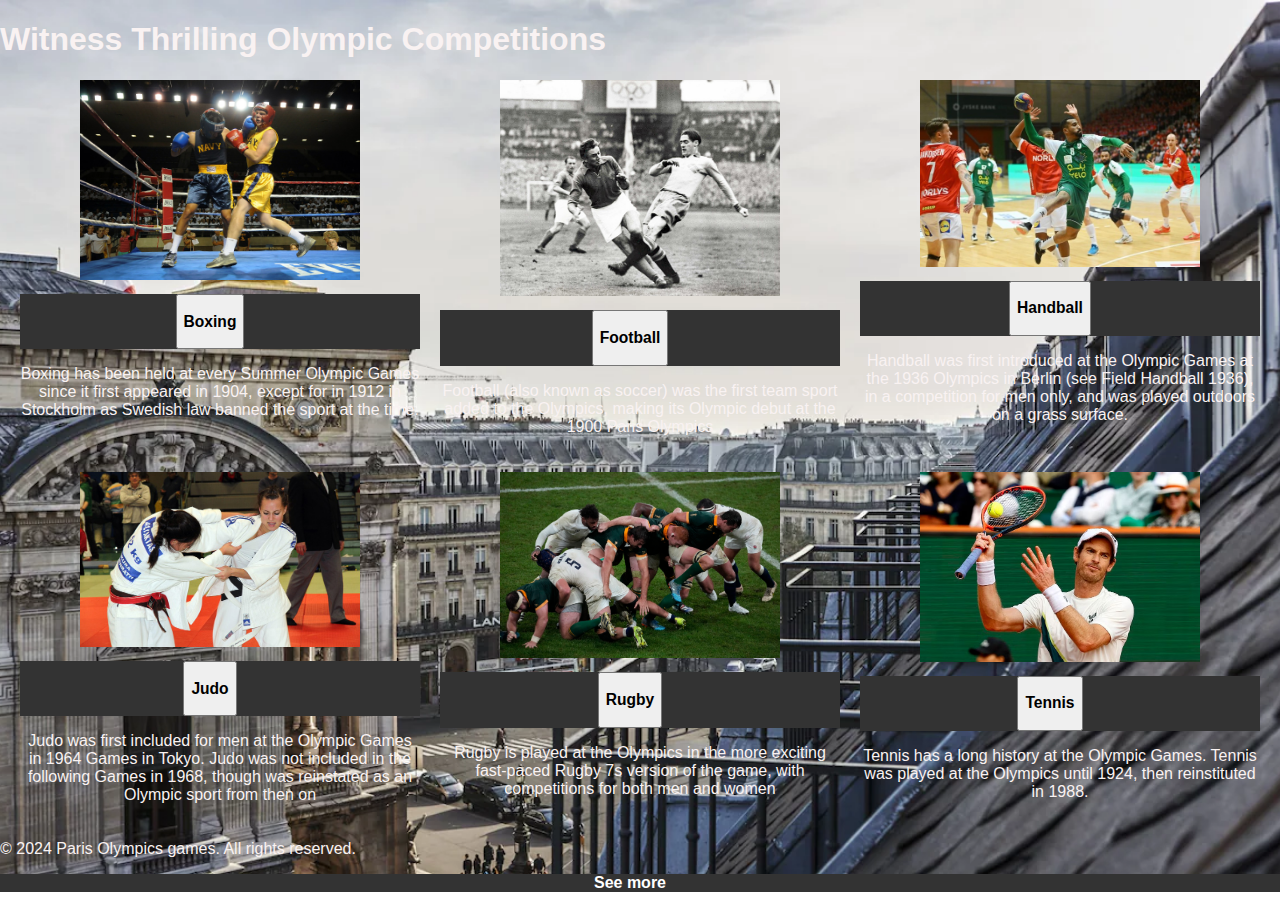
==== competition.html @ 11ad0c59 "TEst" ====
<!DOCTYPE html>
<html lang="en">
<head>
    
    <link rel="stylesheet" href="mystyle.css">
    <meta charset="UTF-8">
    <meta name="viewport" content="width=device-width, initial-scale=1.0">
</head>
<body
<div class="background4">

</div>
</body>
<body>
    
    <header>
        <body style="color: rgb(249, 242, 242);"></body>
          <h1>Witness Thrilling Olympic Competitions</h1>
       
    </header>


    <body>
        <div class="card4">
          <body style="background-color:rgb(215, 215, 223);"></body>
            <div class="imageContainer4">
                <div class="imageCard4">
                    <img src="/images/boxing-navy-pixabay.jpg" alt="Image 1">
                    <div class="card-content4">
                        <nav>
                            <ul>
                                <li>
                                    <a href="https://www.topendsports.com/events/summer/sports/boxing.htm"
                                        target="_blank">
                                        <button>
                                            <h3>Boxing</h3>
                                        </button>
                                    </a>
                                </li>
                            </ul>
                        </nav>
                        <p>Boxing has been held at every Summer Olympic Games since
                             it first appeared in 1904, except for in 1912 in Stockholm
                              as Swedish law banned the sport at the time.</p>
                    </div>
                </div>
    
                <div class="imageCard4">
                    <img src="/images/1948-olympic-final-pd.jpg" alt="Image 2">
                    <div class="card-content4">
                        <nav>
                            <ul>
                                <li>
                                    <a href="https://www.topendsports.com/events/summer/sports/football.htm"
                                        target="_blank">
                                        <button>
                                            <h3>Football</h3>
                                        </button>
                                    </a>
                                </li>
                            </ul>
                        </nav>
                        <p>Football (also known as soccer) was the first team sport added to 
                            the Olympics, making its Olympic debut at the 1900 Paris Olympics
                          </p>
                    </div>
                </div>
                <div class="imageCard4">
                  <img src="/images/3624566-1417337471.jpeg" alt="Image 2">
                  <div class="card-content4">
                      <nav>
                          <ul>
                              <li>
                                  <a href="https://www.topendsports.com/events/summer/sports/handball.htm"
                                      target="_blank">
                                      <button>
                                          <h3>Handball </h3>
                                      </button>
                                  </a>
                              </li>
                          </ul>
                      </nav>
                      <p>Handball was first introduced at the Olympic Games at the 1936 Olympics 
                        in Berlin (see Field Handball 1936), in a competition for men only, and 
                        was played outdoors on a grass surface.</p>
                  </div>
              </div>
            </div>
        </div>
    </body>


    <body>
      <div class="card4">
        <body style="background-color:rgb(215, 215, 223);"></body>
          <div class="imageContainer4">
              <div class="imageCard4">
                  <img src="/images/judo-youth-pixabay.jpg" alt="Image 1">
                  <div class="card-content4">
                      <nav>
                          <ul>
                              <li>
                                  <a href="https://www.topendsports.com/events/summer/sports/judo.htm"
                                      target="_blank">
                                      <button>
                                          <h3>
                                            Judo</h3>
                                      </button>
                                  </a>
                              </li>
                          </ul>
                      </nav>
                      <p>Judo was first included for men at the Olympic Games in 1964 Games in Tokyo.
                         Judo was not included in the following Games in 1968, though was reinstated 
                         as an Olympic sport from then on
                        </p>
                  </div>
              </div>
  
              <div class="imageCard4">
                  <img src="/images/90.jpeg" alt="Image 2">
                  <div class="card-content4">
                      <nav>
                          <ul>
                              <li>
                                  <a href="https://www.topendsports.com/events/summer/sports/rugby-7s.htm"
                                      target="_blank">
                                      <button>
                                          <h3>Rugby
                                        
                                          </h3>
                                      </button>
                                  </a>
                              </li>
                          </ul>
                      </nav>
                      <p>Rugby is played at the Olympics in the more exciting fast-paced Rugby 7s version 
                        of the game, with competitions for both men and women</p>
                  </div>
              </div>
              <div class="imageCard4">
                <img src="/images/Tennis-Murray_501.jpg.avif" alt="Image 2">
                <div class="card-content4">
                    <nav>
                        <ul>
                            <li>
                                <a href="https://www.topendsports.com/events/summer/sports/tennis.htm"
                                    target="_blank">
                                    <button>
                                        <h3>Tennis </h3>
                                    </button>
                                </a>
                            </li>
                        </ul>
                    </nav>
                    <p>Tennis has a long history at the Olympic Games. Tennis was played at the Olympics
                         until 1924, then reinstituted in 1988.
                    </p>
                </div>
            </div>
          </div>
      </div>
  </body>

  <footer>
    <p>&copy; 2024 Paris Olympics games. All rights reserved.</p>
</footer>

  <nav>
    <ul>
    <li><a href="https://www.topendsports.com/events/summer/hosts/2024-paris/sports.htm#google_vignette">
        See more
      </button>
      
      </a></li>
    </ul>
</nav>
</body>
</html>
---- mystyle.css ----
body {
    font-family: 'Arial', sans-serif;
    margin: 0;
    padding: 0;
}

    

.background1
{
    background-image: url("/images/e6b4b4e8ceeb011a10f3f117613dd234.jpg");
    background-size: cover; 
    color: rgb(247, 243, 243);
    text-align: center;
    padding: 350px;

    
    

   
}
  
  
  
nav {
    background-color: #333;
    overflow: hidden;
}

nav ul {
    list-style-type: none;
    margin: 0;
    padding: 0;
    text-align: center;
}

nav li {
    display: inline;
    margin-right: 20px;
}

nav a {
    text-decoration: none;
    color: white;
    font-weight: bold;
}

section {
    margin: 20px;

}

.image {
    float: right;
}

/* Add additional styling as needed */
.card {
    max-width: 300px;
    margin: 20px;
    border: 1px solid #ccc;
    border-radius: 8px;
    overflow: hidden;
  }
  
  /* Image Container */
  .card img {
    width: 100%;
    height: auto;
    border-bottom: 1px solid #ccc;
  }
  
  /* Text Container */
  .card .card-content {
    padding: 15px;
  }
  
  /* Title */
  .card .card-content h3 {
    font-size: 1.2em;
    margin-bottom: 10px;
  }
  
  /* Message */
  .card .card-content p {
    font-size: 1em;
    line-height: 1.4;
  }


  

    
.background2
 {
    max-width:;
    height: ;
    background-image:url(/images/paris.gif) ;
    background-repeat: no-repeat;
    background-size: cover;
    background-position:center;

 }

<style>

        body {
            background-color: rgb(215, 215, 223);
            margin: 0;
            padding: 0;
            font-family: Arial, sans-serif;
        }

        .card2 {
            display: flex;
            flex-direction: row;
            align-items: center;
            margin: 20px;
        }

        .imageContainer2 {
            display: flex;
            flex-direction: row;
            gap: 20px; /* Adjust the gap between the image cards */
            text-align: center;
        }

        .imageCard2 {
            width: 60%;
        }

        .imageCard2 img {
            max-width: 70%;
            height: auto;
        }

        .card-content2 {
            margin-top: 10px; /* Adjust the margin between the image and text */
            text-align: center;
        }

        button {
            /* Add your button styles here */
        }

        /* Add any other styles as needed */

          </style>  

         
          
          body {
    
            margin: 0;
            padding: 0;
        }
        
.background3

{
   max-width: ;
   max-height: ;
   background-image:url(/images/39366527.webp) ;
   background-repeat: no-repeat;
   background-size: cover;
   background-position:center;

}

<style>

       body {
           background-color: rgb(215, 215, 223);
           margin: 0;
           padding: 0;
           font-family: Arial, sans-serif;
       }

       .card3 {
           display: flex;
           flex-direction: row;
           align-items: center;
           margin: 20px;
       }

       .imageContainer3 {
           display: flex;
           flex-direction: row;
           gap: 20px; /* Adjust the gap between the image cards */
           text-align: center;
       }

       .imageCard3 {
           width: 60%;
       }

       .imageCard3 img {
           max-width: 70%;
           height: auto;
       }

       .card-content3 {
           margin-top: 10px; /* Adjust the margin between the image and text */
           text-align: center;
       }

       button {
           /* Add your button styles here */
       }

       /* Add any other styles as needed */
   </style>

   body {
    
    margin: 0;
    padding: 0;
}

    
.background4
 {
    max-width:;
    max-height: ;
    background-image:url(/images/d5f85e86.webp) ;
    background-repeat: no-repeat;
    background-size: cover;
    background-position:center;

 }

 <style>

        body {
            background-color: rgb(215, 215, 223);
            margin: 0;
            padding: 0;
            font-family: Arial, sans-serif;
        }

        .card4 {
            display: flex;
            flex-direction: row;
            align-items: center;
            margin: 20px;
        }

        .imageContainer4 {
            display: flex;
            flex-direction: row;
            gap: 20px; /* Adjust the gap between the image cards */
            text-align: center;
        }

        .imageCard4 {
            width: 60%;
        }

        .imageCard4 img {
            max-width: 70%;
            height: auto;
        }

        .card-content4 {
            margin-top: 10px; /* Adjust the margin between the image and text */
            text-align: center;
        }

        button {
            /* Add your button styles here */
        }

        /* Add any other styles as needed */
    </style>

    .logo {
        position: absolute;
        bottom: 100px;
        right: 100px;
        width: 70px;
        height: 70px;
      }
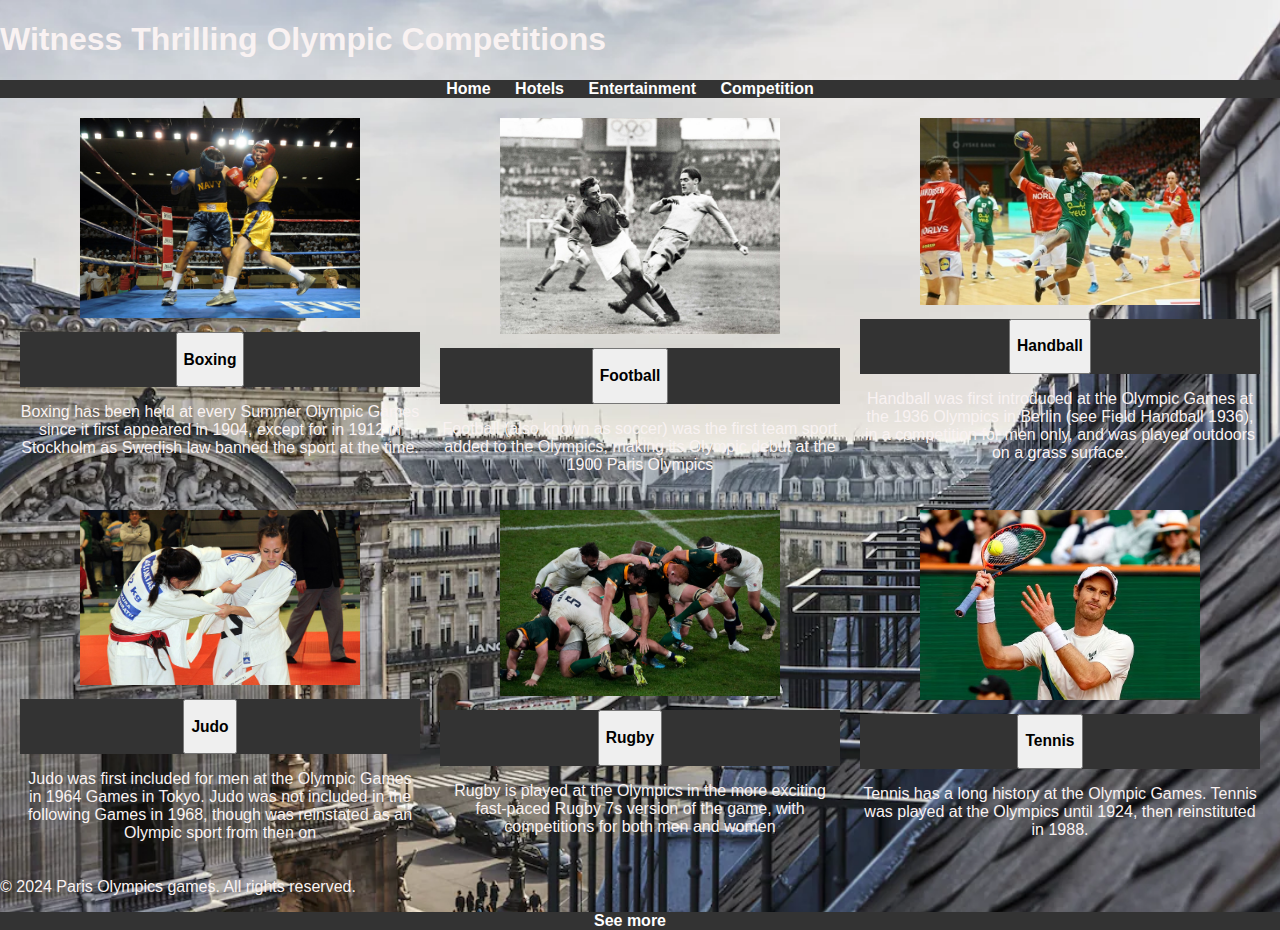
==== commit 40f1538a: "Video + Newnavbar" ====
--- a/competition.html
+++ b/competition.html
@@ -18,6 +18,15 @@
           <h1>Witness Thrilling Olympic Competitions</h1>
        
     </header>
+<nav>
+      <ul>
+          <li><a href="index.html">Home</a></li>
+          <li><a href="hotels.html">Hotels</a></li>
+          <li><a href="entertainment.html">Entertainment</a></li>
+          <li><a href="competition.html">Competition</a></li>
+          
+      </ul>
+    </nav>
 
 
     <body>
--- a/mystyle.css
+++ b/mystyle.css
@@ -86,7 +86,15 @@
     font-size: 1em;
     line-height: 1.4;
   }
-
+  #myVideo {
+    position: fixed;
+    right: 0;
+    bottom: 0;
+    min-width: 100%; 
+    min-height: 100%;
+    z-index: -1;
+    object-fit: cover;
+   }
 
   
 
@@ -280,4 +288,43 @@
         width: 70px;
         height: 70px;
       }
-      +
+      
+      form {
+        width: 300px;
+        margin: auto;
+       }
+       
+       input[type=text], input[type=email] {
+        width: 100%;
+        padding: 12px 20px;
+        margin: 8px 0;
+        box-sizing: border-box;
+        border: 2px solid red;
+        border-radius: 4px;
+       }
+       
+       input[type=submit] {
+        background-color: #3CBC8D;
+        color: white;
+        padding: 14px 20px;
+        margin: 8px 0;
+        border: none;
+        cursor: pointer;
+        width: 100%;
+       }
+       
+       input[type=submit]:hover {
+        background-color: darkgreen;
+       }
+
+       #myVideo {
+        position: fixed;
+        right: 0;
+        bottom: 0;
+        min-width: 100%; 
+        min-height: 100%;
+        z-index: -1;
+        object-fit: cover;
+       }
+       